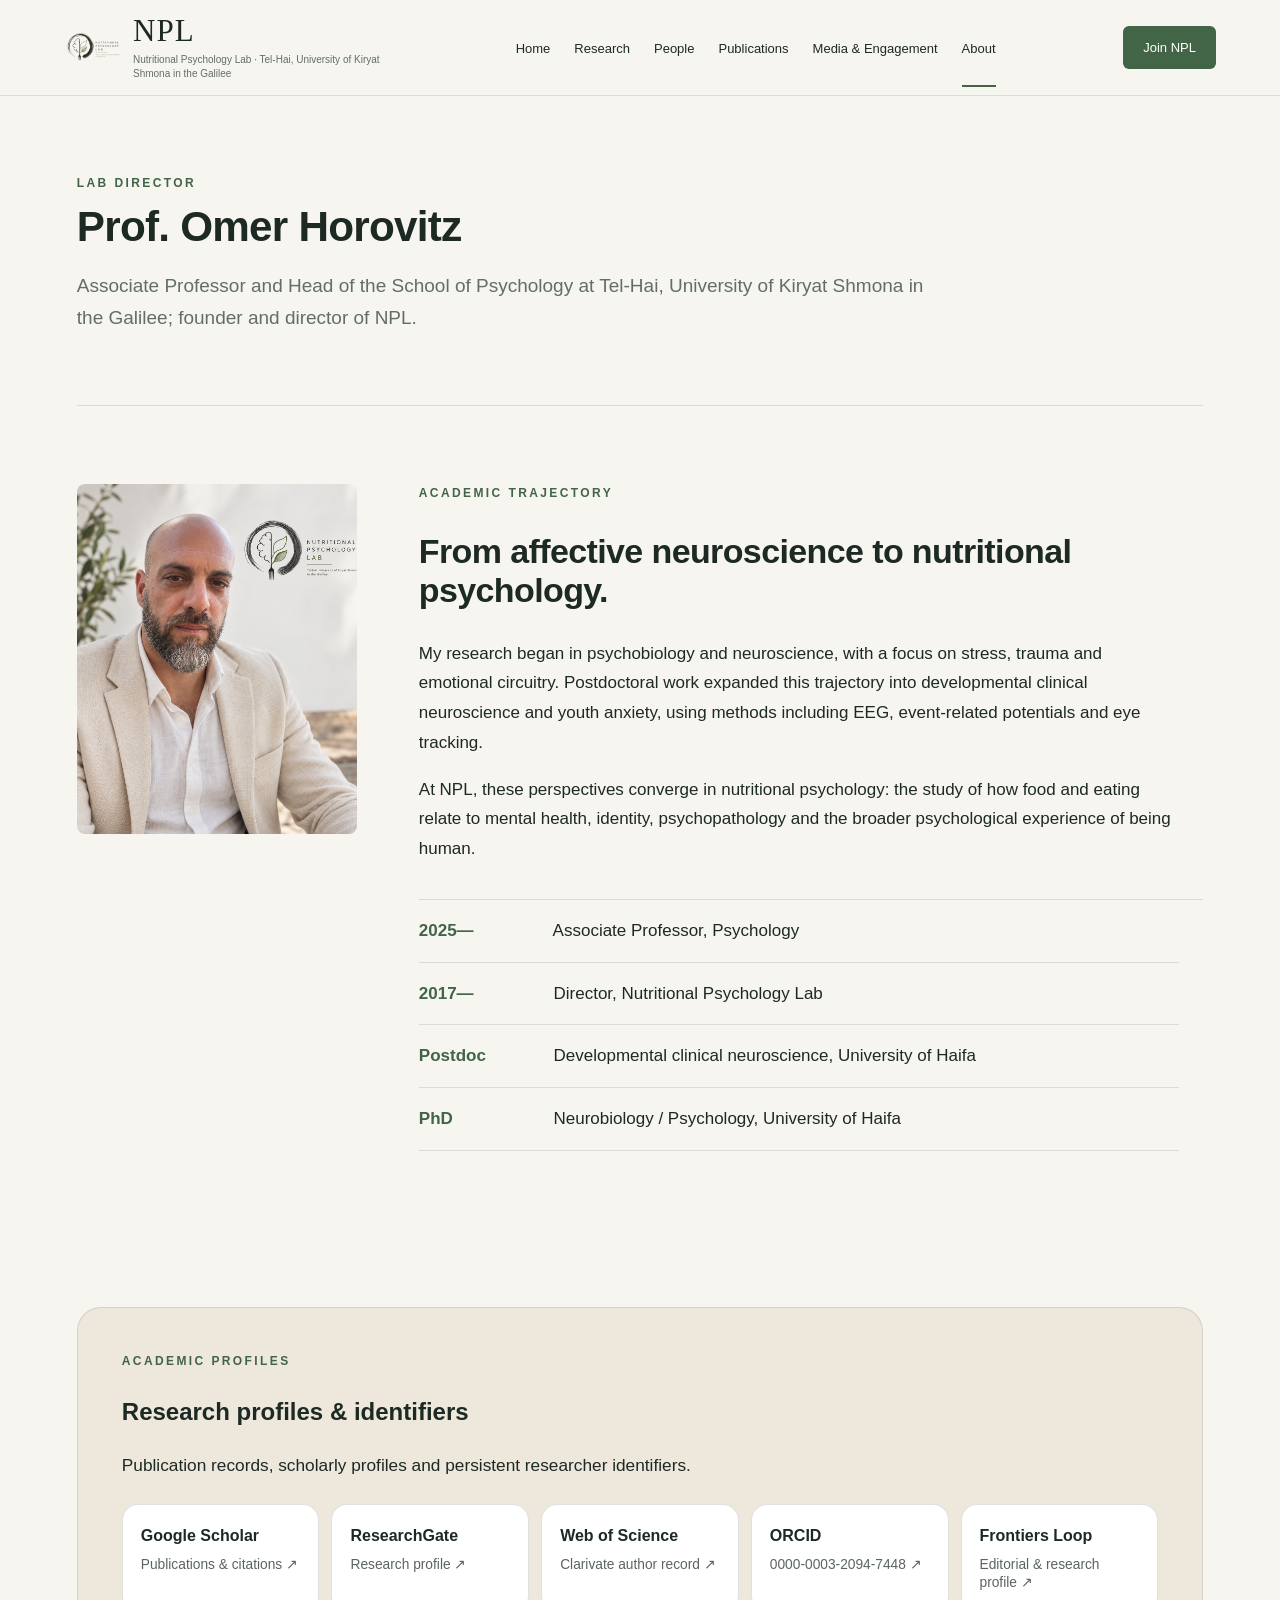
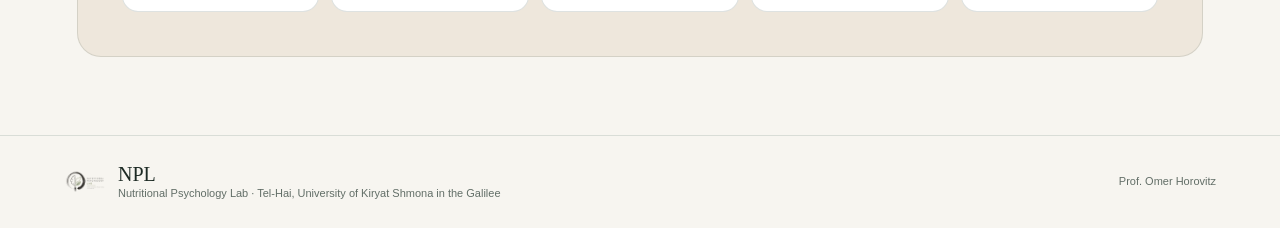
==== about.html @ 7efaaec0 "Add files via upload" ====
<!doctype html><html lang="en"><head><meta charset="utf-8"><meta name="viewport" content="width=device-width,initial-scale=1"><title>Prof. Omer Horovitz | Nutritional Psychology Lab</title><link rel="stylesheet" href="style.css"><meta name="description" content="Prof. Omer Horovitz is Associate Professor and Head of the School of Psychology at Tel-Hai, University of Kiryat Shmona in the Galilee, and founder and director of NPL."><meta name="theme-color" content="#f4f1e9"><link rel="canonical" href="https://oh-nplab.github.io/about.html"><link rel="icon" type="image/png" href="assets/logo.png"><meta property="og:type" content="website"><meta property="og:title" content="Prof. Omer Horovitz | Nutritional Psychology Lab"><meta property="og:description" content="Prof. Omer Horovitz is Associate Professor and Head of the School of Psychology at Tel-Hai, University of Kiryat Shmona in the Galilee, and founder and director of NPL."><meta property="og:url" content="https://oh-nplab.github.io/about.html"><meta property="og:image" content="https://oh-nplab.github.io/assets/logo.png"><meta name="twitter:card" content="summary"></head><body><header><a class="brand" href="index.html"><img src="assets/logo.png" alt="NPL logo"><span><span class="npl">NPL</span><small>Nutritional Psychology Lab · Tel-Hai, University of Kiryat Shmona in the Galilee</small></span></a><nav class="nav"><a href="index.html">Home</a><a href="research.html">Research</a><a href="people.html">People</a><a href="publications.html">Publications</a><a href="media.html">Media & Engagement</a><a class="active" href="about.html">About</a></nav><a class="join-btn" href="contact.html">Join NPL</a></header><main class="wrap"><section class="page-hero"><div class="eyebrow">Lab director</div><h1>Prof. Omer Horovitz</h1><p>Associate Professor and Head of the School of Psychology at Tel-Hai, University of Kiryat Shmona in the Galilee; founder and director of NPL.</p></section><section class="section about-grid"><img src="assets/omer-cream.png" alt="Prof. Omer Horovitz"><div class="about-copy"><div class="eyebrow">Academic trajectory</div><h2>From affective neuroscience to nutritional psychology.</h2><p>My research began in psychobiology and neuroscience, with a focus on stress, trauma and emotional circuitry. Postdoctoral work expanded this trajectory into developmental clinical neuroscience and youth anxiety, using methods including EEG, event-related potentials and eye tracking.</p><p>At NPL, these perspectives converge in nutritional psychology: the study of how food and eating relate to mental health, identity, psychopathology and the broader psychological experience of being human.</p><div class="timeline"><p><b>2025—</b> Associate Professor, Psychology</p><p><b>2017—</b> Director, Nutritional Psychology Lab</p><p><b>Postdoc</b> Developmental clinical neuroscience, University of Haifa</p><p><b>PhD</b> Neurobiology / Psychology, University of Haifa</p></div></div></section><section class="section"><div class="academic-profiles"><div class="eyebrow">Academic profiles</div><h2>Research profiles &amp; identifiers</h2><p>Publication records, scholarly profiles and persistent researcher identifiers.</p><div class="profile-links"><a href="https://scholar.google.com/citations?user=2f2EAAoAAAAJ&hl=en" target="_blank" rel="noopener noreferrer" target="_blank" rel="noopener noreferrer"><strong>Google Scholar</strong><span>Publications &amp; citations ↗</span></a><a href="https://www.researchgate.net/profile/Omer-Horovitz?ev=hdr_xprf" target="_blank" rel="noopener noreferrer" target="_blank" rel="noopener noreferrer"><strong>ResearchGate</strong><span>Research profile ↗</span></a><a href="https://www.webofscience.com/wos/author/record/AFS-1271-2022" target="_blank" rel="noopener noreferrer" target="_blank" rel="noopener noreferrer"><strong>Web of Science</strong><span>Clarivate author record ↗</span></a><a href="https://orcid.org/0000-0003-2094-7448" target="_blank" rel="noopener noreferrer" target="_blank" rel="noopener noreferrer"><strong>ORCID</strong><span>0000-0003-2094-7448 ↗</span></a><a href="https://loop.frontiersin.org/people/201271/overview" target="_blank" rel="noopener noreferrer" target="_blank" rel="noopener noreferrer"><strong>Frontiers Loop</strong><span>Editorial &amp; research profile ↗</span></a></div></div></section></main><footer><img src="assets/logo.png" alt=""><span><b>NPL</b><br>Nutritional Psychology Lab · Tel-Hai, University of Kiryat Shmona in the Galilee</span><span class="right">Prof. Omer Horovitz</span></footer></body></html>
---- style.css ----
:root{--ink:#1d2a24;--muted:#626e67;--paper:#f7f5f0;--white:#fff;--green:#426447;--green2:#e9eee7;--line:#d9ddd7;--cream:#eee7dc;--serif:'Iowan Old Style','Palatino Linotype',Palatino,Georgia,serif;--sans:'Avenir Next',Avenir,'Trebuchet MS',Arial,sans-serif}*{box-sizing:border-box}html{scroll-behavior:smooth}body{margin:0;background:var(--paper);color:var(--ink);font-family:var(--sans);font-size:16px;line-height:1.65}a{color:inherit}header{min-height:86px;display:flex;align-items:center;padding:8px 5vw;background:rgba(247,245,240,.97);border-bottom:1px solid var(--line);position:sticky;top:0;z-index:20}.brand{display:flex;align-items:center;gap:11px;text-decoration:none;min-width:320px}.brand img{width:58px;height:58px;object-fit:contain}.brand .npl{font:31px/1 var(--serif);letter-spacing:.035em}.brand small{display:block;font-size:10px;line-height:1.35;color:var(--muted);margin-top:4px;max-width:255px}.nav{display:flex;gap:24px;margin:auto;align-items:center}.nav a{text-decoration:none;font-size:13px;padding:30px 0 26px;border-bottom:2px solid transparent}.nav a:hover,.nav a.active{border-color:var(--green)}.join-btn{background:var(--green);color:#fff;text-decoration:none;padding:11px 20px;border-radius:6px;font-size:13px}.wrap{width:min(1200px,88vw);margin:auto}.eyebrow{font-size:12px;letter-spacing:.2em;font-weight:700;color:var(--green);text-transform:uppercase}.hero{min-height:570px;display:grid;grid-template-columns:1.02fr .98fr;gap:6vw;align-items:center;padding:64px 0}.hero h1{font:clamp(48px,5.2vw,76px)/1.02 var(--serif);font-weight:500;letter-spacing:-.035em;margin:15px 0 24px}.hero .lede{font-size:18px;line-height:1.7;color:#4f5b55;max-width:650px}.actions{display:flex;gap:12px;margin-top:30px}.button{display:inline-block;background:var(--green);color:#fff;text-decoration:none;padding:12px 19px;border-radius:5px;font-size:13px}.button.outline{background:transparent;color:var(--ink);border:1px solid #9aa69e}.hero-portrait{display:grid;grid-template-columns:minmax(0,355px) 1fr;gap:24px;align-items:center}.hero-portrait img{width:100%;height:410px;object-fit:cover;object-position:42% 40%;display:block;border-radius:8px}.quote{font:italic 23px/1.45 var(--serif);color:#314238}.quote small{display:block;font:11px var(--sans);letter-spacing:.15em;margin-top:22px;text-transform:uppercase}.band{border-top:1px solid var(--line);border-bottom:1px solid var(--line);padding:62px 0;background:#fbfaf7}.section{padding:78px 0}.section-title{display:flex;justify-content:space-between;align-items:end;gap:30px;margin-bottom:30px}.section-title h2,.page-hero h1{font:clamp(40px,4vw,58px)/1.08 var(--serif);font-weight:500;letter-spacing:-.025em;margin:9px 0}.section-title>a{font-size:13px;color:var(--green);text-decoration:none;white-space:nowrap}.section-intro{max-width:680px;color:var(--muted);font-size:15px;margin:6px 0 0}.research-accordion{display:grid;gap:10px}.research-item{background:#fff;border:1px solid var(--line);border-radius:7px;overflow:hidden}.research-item summary{list-style:none;display:grid;grid-template-columns:42px 1fr 25px;gap:15px;align-items:start;padding:24px 26px;cursor:pointer}.research-item summary::-webkit-details-marker{display:none}.research-item summary h3{font:25px/1.18 var(--serif);font-weight:500;margin:0 0 6px}.research-item summary p{margin:0;color:var(--muted);font-size:14px}.research-item summary b{font:26px/1 var(--serif);font-weight:400;color:var(--green);transition:.2s}.research-item[open] summary b{transform:rotate(45deg)}.num{font-size:12px;color:var(--green);padding-top:5px}.research-expand{border-top:1px solid var(--line);padding:25px 26px 28px 83px}.research-expand>p{max-width:900px;margin:0 0 22px;font-size:16px;color:#4f5c55}.related{display:flex;flex-direction:column;gap:8px;max-width:900px}.related strong{font-size:12px;letter-spacing:.14em;text-transform:uppercase;color:var(--green);margin-bottom:3px}.related a{font:14px/1.45 var(--serif);color:#314b37;text-decoration:none}.related a:hover{text-decoration:underline}.research-page .research-item summary{padding:29px 30px}.research-page .research-item summary h3{font-size:29px}.research-page .research-expand{padding:30px 30px 34px 87px}.home-grid{display:grid;grid-template-columns:1.18fr .82fr;gap:58px}.pub-preview{border-top:1px solid var(--line)}.pub{padding:17px 0;border-bottom:1px solid var(--line);font:15px/1.62 var(--serif)}.pub a{color:var(--green);text-decoration:none}.pub a:hover{text-decoration:underline}.pub-preview.compact .pub{font-size:14px;padding:13px 0}.year-chip{display:inline-block;margin:26px 0 2px;background:var(--green2);color:var(--green);padding:5px 10px;border-radius:20px;font-size:11px;font-weight:700;letter-spacing:.1em}.media-mini{background:var(--green2);padding:26px;border-radius:7px;margin-bottom:12px}.media-mini h3{font:27px var(--serif);font-weight:500;margin:5px 0}.media-mini p{font-size:14px;color:#55615a}.media-mini a{font-size:13px;color:var(--green)}.media-photo{padding:0;overflow:hidden}.media-photo img{width:100%;height:235px;object-fit:cover;object-position:center;display:block}.media-photo>div{padding:24px}.join-card{background:var(--cream);padding:30px;border-radius:7px;margin-top:16px}.join-card h3{font:30px var(--serif);font-weight:500;margin:7px 0 12px}.page-hero{padding:78px 0 52px;border-bottom:1px solid var(--line)}.page-hero p{max-width:780px;color:var(--muted);font-size:17px}.people-grid{display:grid;grid-template-columns:repeat(3,1fr);gap:16px}.person-group{background:#fff;border:1px solid var(--line);padding:28px;border-radius:7px}.person-group h2{font:28px var(--serif);font-weight:500}.person-group p{line-height:2}.lab-photo{margin:38px 0 0;max-width:620px}.lab-photo img{width:100%;height:350px;object-fit:cover;display:block;border-radius:7px;filter:saturate(.9) contrast(.98) brightness(1.02)}.lab-photo figcaption{font-size:12px;color:var(--muted);margin-top:8px}.about-grid{display:grid;grid-template-columns:350px 1fr;gap:70px;align-items:start}.about-grid>img{width:100%;height:440px;object-fit:cover;object-position:42% 40%;border-radius:8px}.about-copy h2{font:39px var(--serif);font-weight:500;line-height:1.15}.about-copy p{max-width:760px;font-size:16px}.timeline{border-top:1px solid var(--line);margin-top:35px}.timeline p{border-bottom:1px solid var(--line);padding:16px 0;margin:0}.timeline b{display:inline-block;width:130px;color:var(--green)}.pub-year{font:38px var(--serif);font-weight:500;margin:50px 0 8px}.pub-full{padding:16px 0;border-top:1px solid var(--line);font:16px/1.65 var(--serif);max-width:1020px}.pub-full a{color:var(--green);overflow-wrap:anywhere}.media-grid{display:grid;grid-template-columns:repeat(3,1fr);gap:16px}.media-card{background:#fff;border:1px solid var(--line);padding:30px;min-height:215px;border-radius:7px}.media-card h2{font:29px/1.15 var(--serif);font-weight:500}.media-card a,.media-feature a{color:var(--green);font-size:13px}.media-feature{margin:0 0 28px;background:#fff;border:1px solid var(--line);border-radius:8px;overflow:hidden;display:grid;grid-template-columns:minmax(0,460px) 1fr}.media-feature>img{width:100%;height:310px;object-fit:cover}.media-feature figcaption{padding:34px;display:flex;gap:24px;align-items:flex-start}.media-feature h2{font:34px var(--serif);font-weight:500;margin:6px 0}.source-mark{flex:0 0 58px;width:58px;height:58px;border:1px solid var(--line);border-radius:50%;display:flex;align-items:center;justify-content:center;font:700 20px var(--sans);background:#fff;color:#202620}.source-mark span{font-size:9px;margin-left:1px}.source-mark.ynet{background:#d91f2b;color:#fff;border:0;font:700 30px var(--serif)}.source-mark.book,.source-mark.paper{color:var(--green);background:var(--green2)}.contact-box{max-width:780px;background:#fff;border:1px solid var(--line);padding:38px;border-radius:7px}.contact-box h2{font:37px var(--serif);font-weight:500}.contact-box a{color:var(--green)}footer{border-top:1px solid var(--line);padding:25px 5vw;display:flex;align-items:center;gap:12px;font-size:11px;line-height:1.4;color:var(--muted)}footer img{width:42px;height:42px;object-fit:contain}footer b{font:20px var(--serif);font-weight:500;color:var(--ink)}footer .right{margin-left:auto}@media(max-width:1050px){.nav{gap:15px}.brand{min-width:275px}.brand small{max-width:205px}}@media(max-width:900px){header{height:auto;flex-wrap:wrap}.brand{min-width:0}.nav{order:3;width:100%;overflow:auto;justify-content:flex-start}.nav a{padding:12px 0}.hero,.home-grid,.about-grid{grid-template-columns:1fr}.hero-portrait{max-width:650px}.people-grid,.media-grid{grid-template-columns:1fr}.about-grid>img{max-width:380px}.join-btn{margin-left:auto}.media-feature{grid-template-columns:1fr}.media-feature>img{height:320px}.research-expand,.research-page .research-expand{padding-left:30px}}@media(max-width:580px){.wrap{width:88vw}.hero{padding:50px 0}.hero h1{font-size:46px}.hero-portrait{grid-template-columns:1fr}.hero-portrait img{height:380px}.quote{font-size:21px}.section{padding:55px 0}.page-hero{padding:55px 0 35px}.brand small{display:none}.brand .npl{font-size:26px}.section-title{align-items:flex-start;flex-direction:column;gap:8px}.research-item summary{grid-template-columns:32px 1fr 20px;padding:21px 18px}.research-item summary h3{font-size:23px}.research-expand,.research-page .research-expand{padding:22px 18px}.media-feature figcaption{padding:24px;flex-direction:column}.media-photo img{height:210px}}

/* V5 — warmer, calmer type hierarchy */
:root{--display:var(--sans)}
.hero h1,.section-title h2,.page-hero h1,.research-item summary h3,.media-mini h3,.join-card h3,.person-group h2,.about-copy h2,.pub-year,.media-card h2,.media-feature h2,.contact-box h2{font-family:var(--display);font-style:normal;letter-spacing:-.018em;font-weight:600}
.hero h1{font-size:clamp(44px,4.5vw,64px);line-height:1.08;max-width:760px}
.section-title h2,.page-hero h1{font-size:clamp(36px,3.3vw,50px);line-height:1.12}
.page-hero p{font-size:19px;line-height:1.7;max-width:850px}
.section-intro{font-size:17px;line-height:1.7;max-width:760px}
.hero .lede{font-size:21px;line-height:1.65;max-width:700px}
.research-item summary h3{font-size:23px}.research-page .research-item summary h3{font-size:26px}
.research-item summary p{font-size:15px;line-height:1.6}
.about-copy h2{font-size:34px}.about-copy p{font-size:17px;line-height:1.75}
.person-group h2{font-size:25px}.person-group p{font-size:16px}
.media-card h2{font-size:26px}.media-feature h2{font-size:30px}
.contact-box h2{font-size:34px}
.pub-year{font-size:32px}.pub-full{font-family:var(--sans);font-size:16px;line-height:1.72}
.hero-portrait{grid-template-columns:minmax(0,285px) 1fr;gap:26px;justify-content:end}.hero-portrait img{height:340px}
.about-grid{grid-template-columns:280px 1fr;gap:62px}.about-grid>img{height:350px}
.contact-box{max-width:900px}.contact-box .contact-lab{font-size:24px;line-height:1.35;font-weight:600;margin-bottom:12px}.contact-box .contact-affiliation{font-size:19px;line-height:1.6}.contact-box .contact-email{font-size:22px;font-weight:600;margin-top:22px}
.publications-note{font-size:15px;color:var(--muted);max-width:900px}.pub-section-label{font-size:13px;letter-spacing:.15em;text-transform:uppercase;color:var(--green);font-weight:700;margin-top:52px}
@media(max-width:900px){.hero-portrait{max-width:560px;grid-template-columns:240px 1fr}.about-grid{grid-template-columns:240px 1fr;gap:38px}.about-grid>img{height:310px}}
@media(max-width:580px){.hero h1{font-size:40px}.hero .lede{font-size:19px}.page-hero p{font-size:18px}.hero-portrait{grid-template-columns:1fr}.hero-portrait img{width:260px;height:310px}.about-grid{grid-template-columns:1fr}.about-grid>img{width:240px;height:300px}.contact-box .contact-lab{font-size:22px}.contact-box .contact-affiliation{font-size:18px}.contact-box .contact-email{font-size:20px}}

/* V6 */
.review-paper{font-size:14px;line-height:1.55;color:#314b37}

/* Publication build: academic profiles */
.academic-profiles{background:var(--cream,#f4f1e9);border:1px solid rgba(24,49,43,.12);border-radius:24px;padding:clamp(24px,4vw,44px)}
.academic-profiles>p{font-size:1.08rem;max-width:700px}
.profile-links{display:grid;grid-template-columns:repeat(5,minmax(0,1fr));gap:12px;margin-top:24px}
.profile-links a{display:flex;flex-direction:column;gap:7px;padding:18px;border:1px solid rgba(24,49,43,.14);border-radius:16px;background:#fff;text-decoration:none;color:inherit;transition:transform .18s ease,border-color .18s ease}
.profile-links a:hover,.profile-links a:focus-visible{transform:translateY(-2px);border-color:rgba(24,49,43,.4)}
.profile-links strong{font-size:1rem}.profile-links span{font-size:.86rem;line-height:1.35;opacity:.72}
@media(max-width:900px){.profile-links{grid-template-columns:repeat(2,minmax(0,1fr))}}
@media(max-width:560px){.profile-links{grid-template-columns:1fr}}
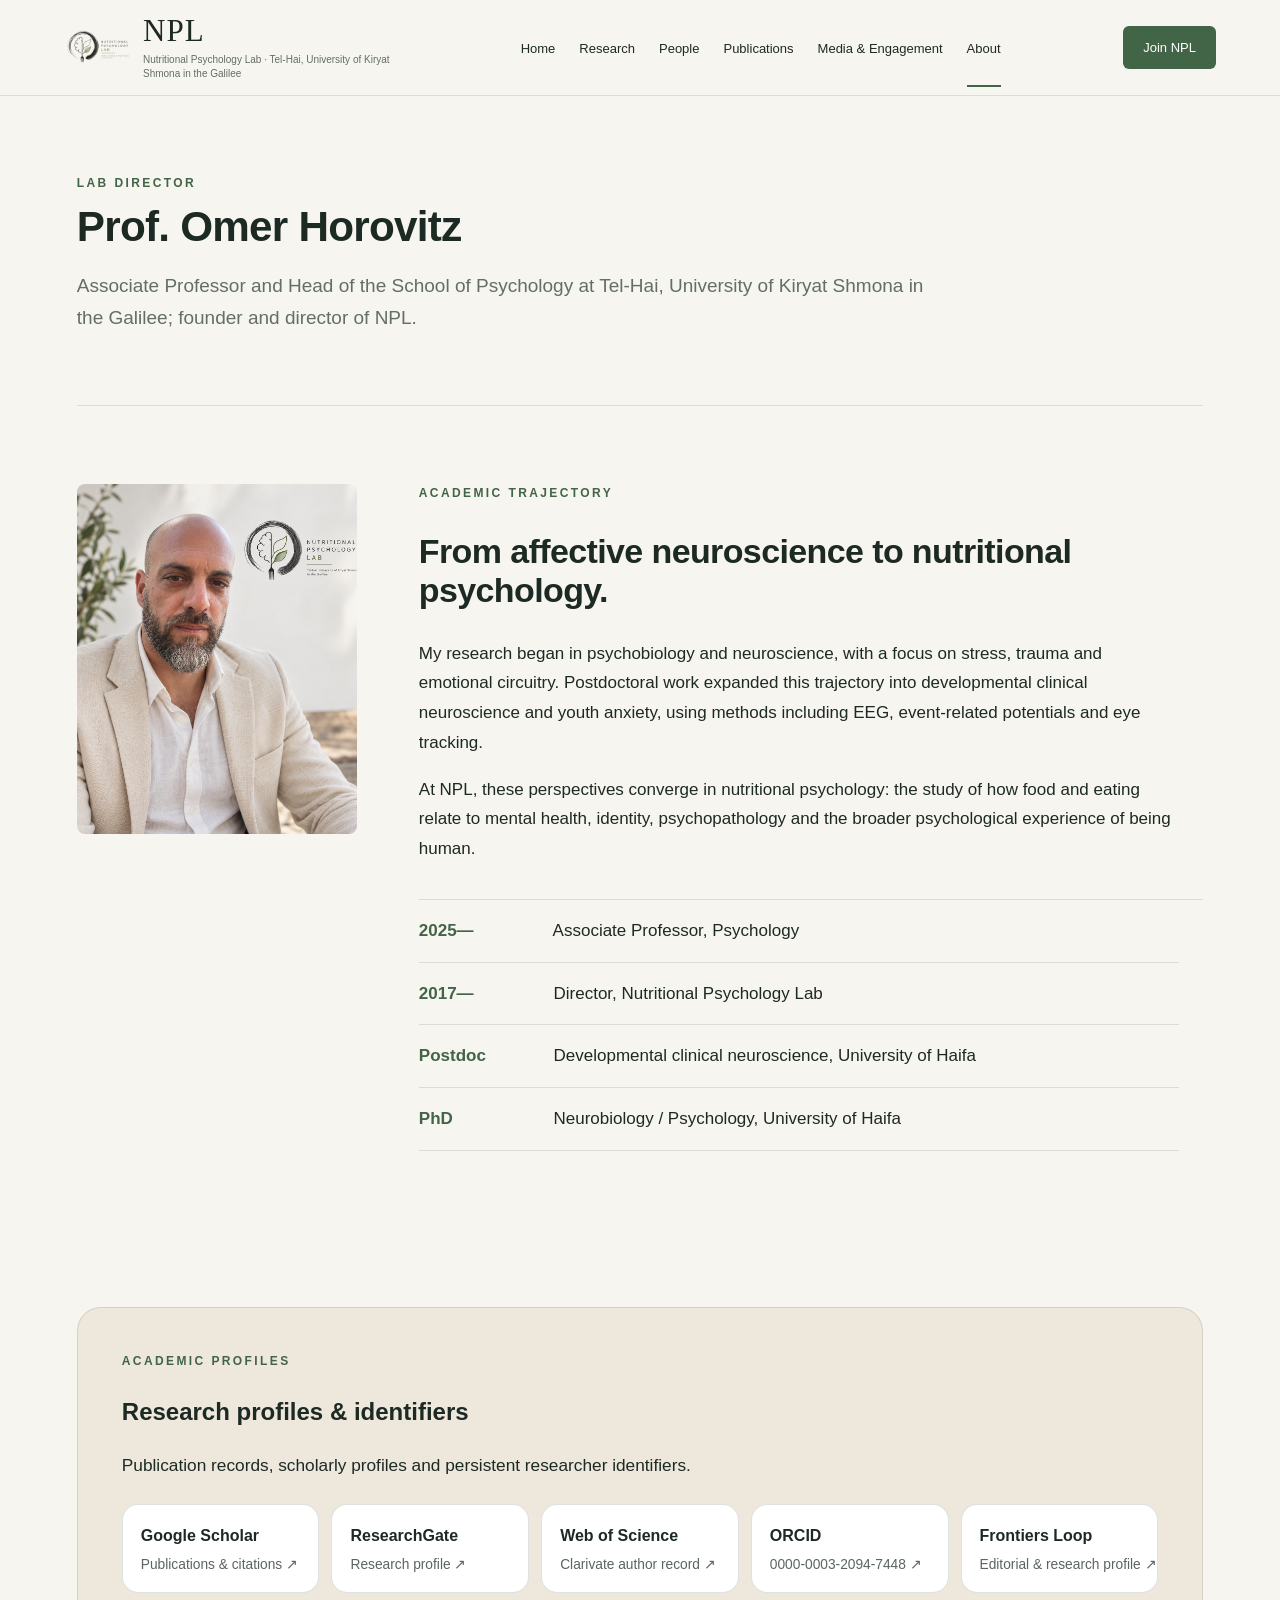
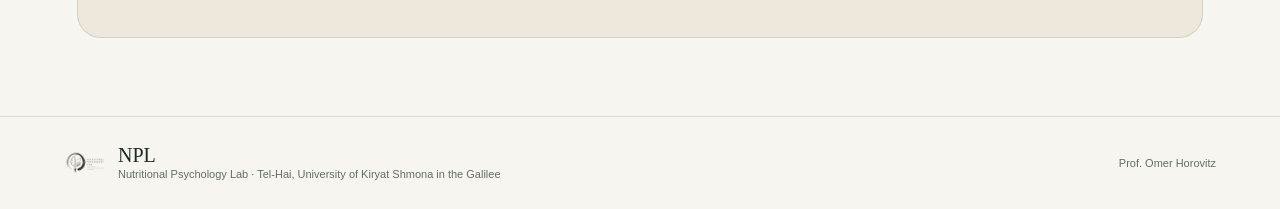
==== commit b3953930: "Add files via upload" ====
--- a/about.html
+++ b/about.html
@@ -1 +1 @@
-<!doctype html><html lang="en"><head><meta charset="utf-8"><meta name="viewport" content="width=device-width,initial-scale=1"><title>Prof. Omer Horovitz | Nutritional Psychology Lab</title><link rel="stylesheet" href="style.css"><meta name="description" content="Prof. Omer Horovitz is Associate Professor and Head of the School of Psychology at Tel-Hai, University of Kiryat Shmona in the Galilee, and founder and director of NPL."><meta name="theme-color" content="#f4f1e9"><link rel="canonical" href="https://oh-nplab.github.io/about.html"><link rel="icon" type="image/png" href="assets/logo.png"><meta property="og:type" content="website"><meta property="og:title" content="Prof. Omer Horovitz | Nutritional Psychology Lab"><meta property="og:description" content="Prof. Omer Horovitz is Associate Professor and Head of the School of Psychology at Tel-Hai, University of Kiryat Shmona in the Galilee, and founder and director of NPL."><meta property="og:url" content="https://oh-nplab.github.io/about.html"><meta property="og:image" content="https://oh-nplab.github.io/assets/logo.png"><meta name="twitter:card" content="summary"></head><body><header><a class="brand" href="index.html"><img src="assets/logo.png" alt="NPL logo"><span><span class="npl">NPL</span><small>Nutritional Psychology Lab · Tel-Hai, University of Kiryat Shmona in the Galilee</small></span></a><nav class="nav"><a href="index.html">Home</a><a href="research.html">Research</a><a href="people.html">People</a><a href="publications.html">Publications</a><a href="media.html">Media & Engagement</a><a class="active" href="about.html">About</a></nav><a class="join-btn" href="contact.html">Join NPL</a></header><main class="wrap"><section class="page-hero"><div class="eyebrow">Lab director</div><h1>Prof. Omer Horovitz</h1><p>Associate Professor and Head of the School of Psychology at Tel-Hai, University of Kiryat Shmona in the Galilee; founder and director of NPL.</p></section><section class="section about-grid"><img src="assets/omer-cream.png" alt="Prof. Omer Horovitz"><div class="about-copy"><div class="eyebrow">Academic trajectory</div><h2>From affective neuroscience to nutritional psychology.</h2><p>My research began in psychobiology and neuroscience, with a focus on stress, trauma and emotional circuitry. Postdoctoral work expanded this trajectory into developmental clinical neuroscience and youth anxiety, using methods including EEG, event-related potentials and eye tracking.</p><p>At NPL, these perspectives converge in nutritional psychology: the study of how food and eating relate to mental health, identity, psychopathology and the broader psychological experience of being human.</p><div class="timeline"><p><b>2025—</b> Associate Professor, Psychology</p><p><b>2017—</b> Director, Nutritional Psychology Lab</p><p><b>Postdoc</b> Developmental clinical neuroscience, University of Haifa</p><p><b>PhD</b> Neurobiology / Psychology, University of Haifa</p></div></div></section><section class="section"><div class="academic-profiles"><div class="eyebrow">Academic profiles</div><h2>Research profiles &amp; identifiers</h2><p>Publication records, scholarly profiles and persistent researcher identifiers.</p><div class="profile-links"><a href="https://scholar.google.com/citations?user=2f2EAAoAAAAJ&hl=en" target="_blank" rel="noopener noreferrer" target="_blank" rel="noopener noreferrer"><strong>Google Scholar</strong><span>Publications &amp; citations ↗</span></a><a href="https://www.researchgate.net/profile/Omer-Horovitz?ev=hdr_xprf" target="_blank" rel="noopener noreferrer" target="_blank" rel="noopener noreferrer"><strong>ResearchGate</strong><span>Research profile ↗</span></a><a href="https://www.webofscience.com/wos/author/record/AFS-1271-2022" target="_blank" rel="noopener noreferrer" target="_blank" rel="noopener noreferrer"><strong>Web of Science</strong><span>Clarivate author record ↗</span></a><a href="https://orcid.org/0000-0003-2094-7448" target="_blank" rel="noopener noreferrer" target="_blank" rel="noopener noreferrer"><strong>ORCID</strong><span>0000-0003-2094-7448 ↗</span></a><a href="https://loop.frontiersin.org/people/201271/overview" target="_blank" rel="noopener noreferrer" target="_blank" rel="noopener noreferrer"><strong>Frontiers Loop</strong><span>Editorial &amp; research profile ↗</span></a></div></div></section></main><footer><img src="assets/logo.png" alt=""><span><b>NPL</b><br>Nutritional Psychology Lab · Tel-Hai, University of Kiryat Shmona in the Galilee</span><span class="right">Prof. Omer Horovitz</span></footer></body></html>
+<!doctype html><html lang="en"><head><meta charset="utf-8"><meta name="viewport" content="width=device-width,initial-scale=1"><title>Prof. Omer Horovitz | Nutritional Psychology Lab</title><link rel="stylesheet" href="style.css"><meta name="description" content="Prof. Omer Horovitz is Associate Professor and Head of the School of Psychology at Tel-Hai, University of Kiryat Shmona in the Galilee, and founder and director of NPL."><meta name="theme-color" content="#f4f1e9"><link rel="canonical" href="https://oh-nplab.github.io/about.html"><link rel="icon" type="image/png" href="assets/logo.png"><meta property="og:type" content="website"><meta property="og:title" content="Prof. Omer Horovitz | Nutritional Psychology Lab"><meta property="og:description" content="Prof. Omer Horovitz is Associate Professor and Head of the School of Psychology at Tel-Hai, University of Kiryat Shmona in the Galilee, and founder and director of NPL."><meta property="og:url" content="https://oh-nplab.github.io/about.html"><meta property="og:image" content="https://oh-nplab.github.io/assets/logo.png"><meta name="twitter:card" content="summary"></head><body><header><a class="brand" href="index.html"><img src="assets/logo.png" alt="NPL logo"><span><span class="npl">NPL</span><small>Nutritional Psychology Lab · Tel-Hai, University of Kiryat Shmona in the Galilee</small></span></a><nav class="nav"><a href="index.html">Home</a><a href="research.html">Research</a><a href="people.html">People</a><a href="publications.html">Publications</a><a href="media.html">Media & Engagement</a><a class="active" href="about.html">About</a></nav><a class="join-btn" href="contact.html">Join NPL</a></header><main class="wrap"><section class="page-hero"><div class="eyebrow">Lab director</div><h1>Prof. Omer Horovitz</h1><p>Associate Professor and Head of the School of Psychology at Tel-Hai, University of Kiryat Shmona in the Galilee; founder and director of NPL.</p></section><section class="section about-grid"><img src="assets/omer-cream.png" alt="Prof. Omer Horovitz"><div class="about-copy"><div class="eyebrow">Academic trajectory</div><h2>From affective neuroscience to nutritional psychology.</h2><p>My research began in psychobiology and neuroscience, with a focus on stress, trauma and emotional circuitry. Postdoctoral work expanded this trajectory into developmental clinical neuroscience and youth anxiety, using methods including EEG, event-related potentials and eye tracking.</p><p>At NPL, these perspectives converge in nutritional psychology: the study of how food and eating relate to mental health, identity, psychopathology and the broader psychological experience of being human.</p><div class="timeline"><p><b>2025—</b> Associate Professor, Psychology</p><p><b>2017—</b> Director, Nutritional Psychology Lab</p><p><b>Postdoc</b> Developmental clinical neuroscience, University of Haifa</p><p><b>PhD</b> Neurobiology / Psychology, University of Haifa</p></div></div></section><section class="section"><div class="academic-profiles"><div class="eyebrow">Academic profiles</div><h2>Research profiles &amp; identifiers</h2><p>Publication records, scholarly profiles and persistent researcher identifiers.</p><div class="profile-links"><a href="https://scholar.google.com/citations?user=2f2EAAoAAAAJ&hl=en" target="_blank" rel="noopener noreferrer"><strong>Google Scholar</strong><span>Publications &amp; citations ↗</span></a><a href="https://www.researchgate.net/profile/Omer-Horovitz?ev=hdr_xprf" target="_blank" rel="noopener noreferrer"><strong>ResearchGate</strong><span>Research profile ↗</span></a><a href="https://www.webofscience.com/wos/author/record/AFS-1271-2022" target="_blank" rel="noopener noreferrer"><strong>Web of Science</strong><span>Clarivate author record ↗</span></a><a href="https://orcid.org/0000-0003-2094-7448" target="_blank" rel="noopener noreferrer"><strong>ORCID</strong><span>0000-0003-2094-7448 ↗</span></a><a href="https://loop.frontiersin.org/people/201271/overview" target="_blank" rel="noopener noreferrer"><strong>Frontiers Loop</strong><span>Editorial &amp; research profile ↗</span></a></div></div></section></main><footer><img src="assets/logo.png" alt=""><span><b>NPL</b><br>Nutritional Psychology Lab · Tel-Hai, University of Kiryat Shmona in the Galilee</span><span class="right">Prof. Omer Horovitz</span></footer></body></html>
--- a/style.css
+++ b/style.css
@@ -34,3 +34,8 @@
 .profile-links strong{font-size:1rem}.profile-links span{font-size:.86rem;line-height:1.35;opacity:.72}
 @media(max-width:900px){.profile-links{grid-template-columns:repeat(2,minmax(0,1fr))}}
 @media(max-width:560px){.profile-links{grid-template-columns:1fr}}
+
+/* Production patch 1 */
+@media(min-width:901px){.brand img{width:68px;height:68px}}
+.profile-links span{white-space:nowrap}
+@media(max-width:1200px) and (min-width:901px){.profile-links{grid-template-columns:repeat(3,minmax(0,1fr))}}
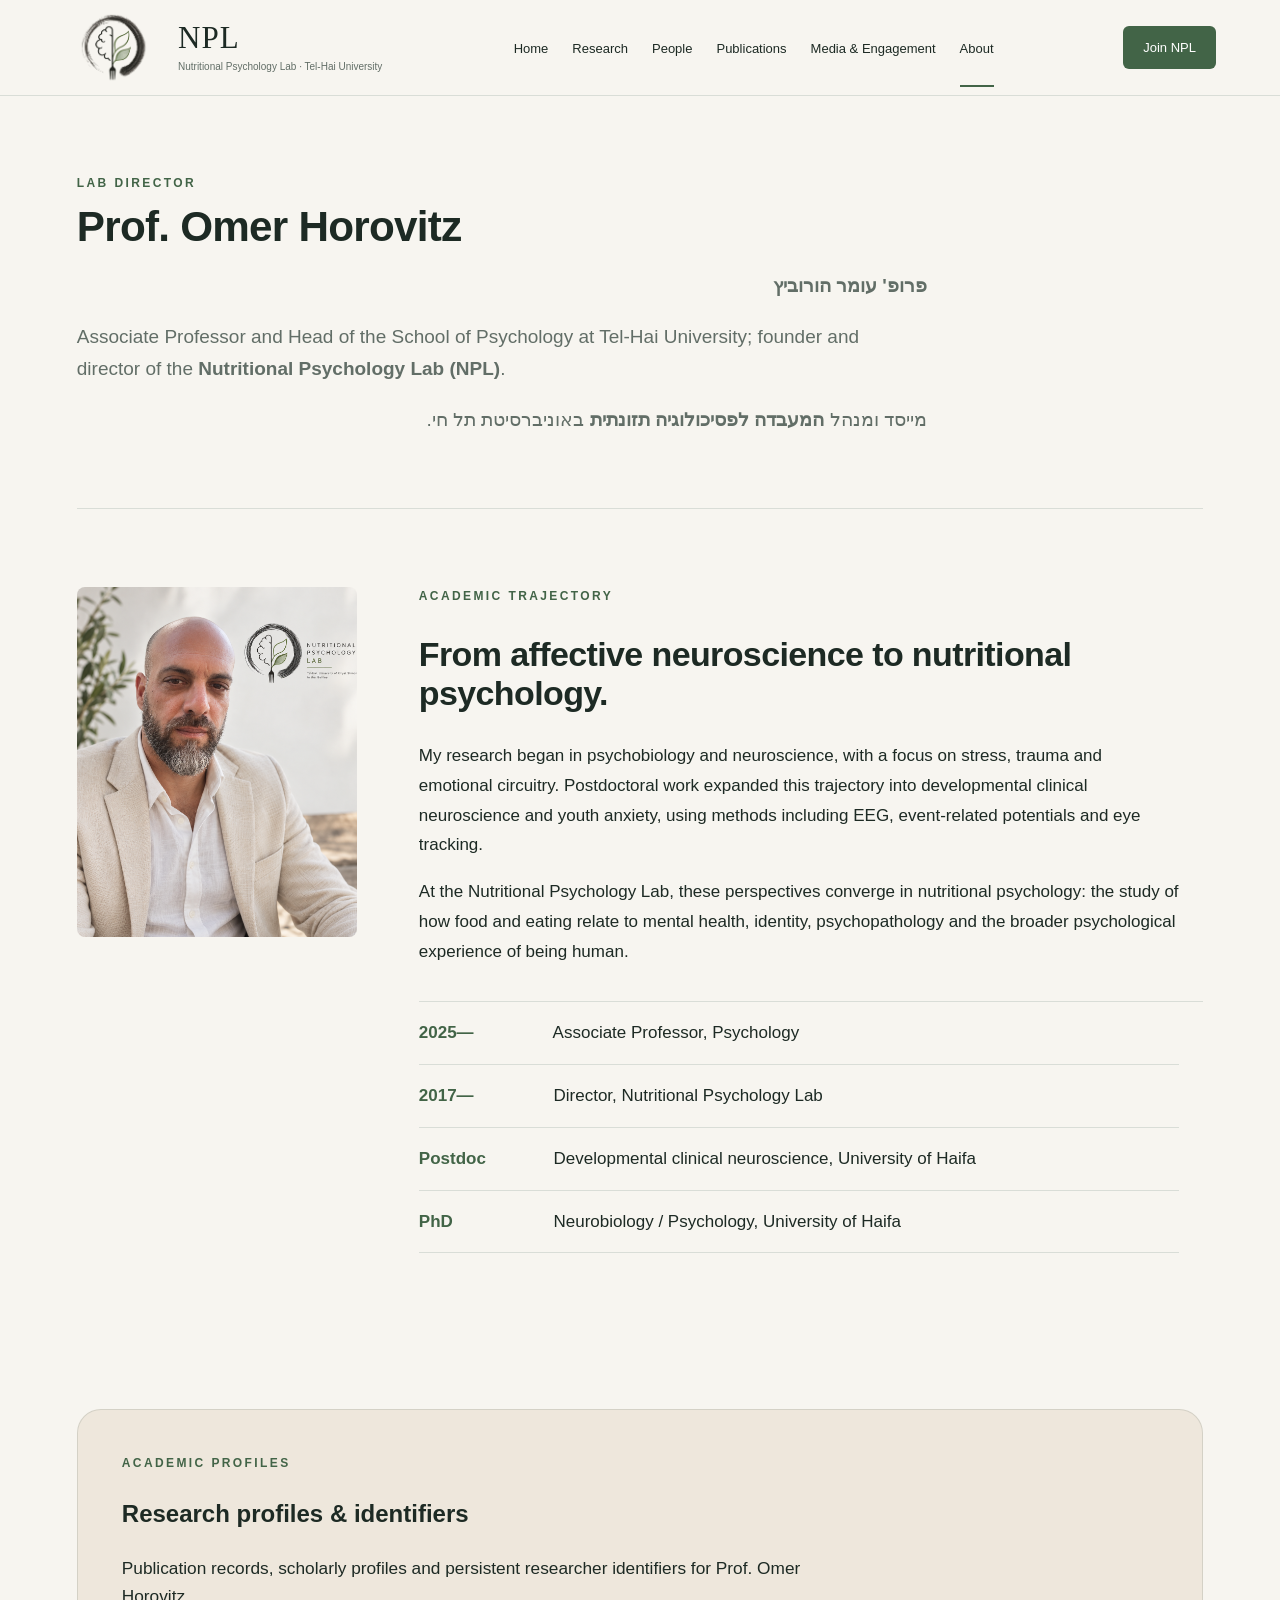
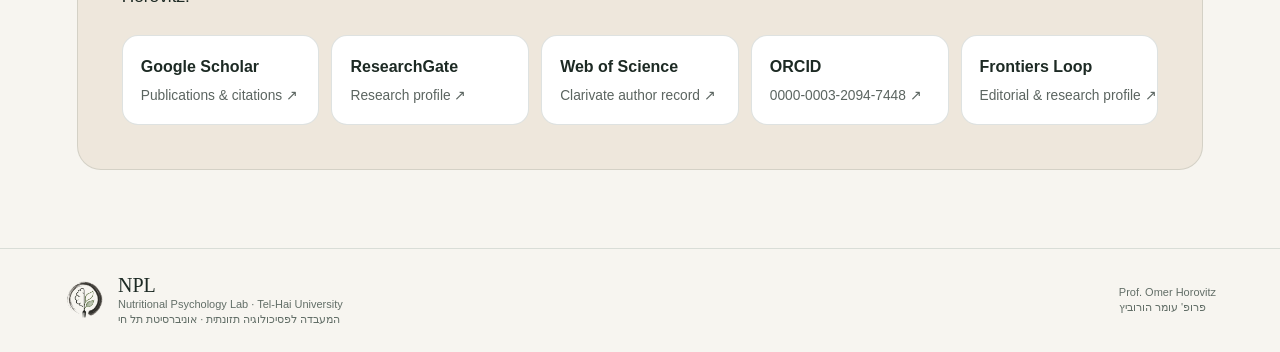
==== commit 017191e7: "Update about.html" ====
--- a/about.html
+++ b/about.html
@@ -1 +1,437 @@
-<!doctype html><html lang="en"><head><meta charset="utf-8"><meta name="viewport" content="width=device-width,initial-scale=1"><title>Prof. Omer Horovitz | Nutritional Psychology Lab</title><link rel="stylesheet" href="style.css"><meta name="description" content="Prof. Omer Horovitz is Associate Professor and Head of the School of Psychology at Tel-Hai, University of Kiryat Shmona in the Galilee, and founder and director of NPL."><meta name="theme-color" content="#f4f1e9"><link rel="canonical" href="https://oh-nplab.github.io/about.html"><link rel="icon" type="image/png" href="assets/logo.png"><meta property="og:type" content="website"><meta property="og:title" content="Prof. Omer Horovitz | Nutritional Psychology Lab"><meta property="og:description" content="Prof. Omer Horovitz is Associate Professor and Head of the School of Psychology at Tel-Hai, University of Kiryat Shmona in the Galilee, and founder and director of NPL."><meta property="og:url" content="https://oh-nplab.github.io/about.html"><meta property="og:image" content="https://oh-nplab.github.io/assets/logo.png"><meta name="twitter:card" content="summary"></head><body><header><a class="brand" href="index.html"><img src="assets/logo.png" alt="NPL logo"><span><span class="npl">NPL</span><small>Nutritional Psychology Lab · Tel-Hai, University of Kiryat Shmona in the Galilee</small></span></a><nav class="nav"><a href="index.html">Home</a><a href="research.html">Research</a><a href="people.html">People</a><a href="publications.html">Publications</a><a href="media.html">Media & Engagement</a><a class="active" href="about.html">About</a></nav><a class="join-btn" href="contact.html">Join NPL</a></header><main class="wrap"><section class="page-hero"><div class="eyebrow">Lab director</div><h1>Prof. Omer Horovitz</h1><p>Associate Professor and Head of the School of Psychology at Tel-Hai, University of Kiryat Shmona in the Galilee; founder and director of NPL.</p></section><section class="section about-grid"><img src="assets/omer-cream.png" alt="Prof. Omer Horovitz"><div class="about-copy"><div class="eyebrow">Academic trajectory</div><h2>From affective neuroscience to nutritional psychology.</h2><p>My research began in psychobiology and neuroscience, with a focus on stress, trauma and emotional circuitry. Postdoctoral work expanded this trajectory into developmental clinical neuroscience and youth anxiety, using methods including EEG, event-related potentials and eye tracking.</p><p>At NPL, these perspectives converge in nutritional psychology: the study of how food and eating relate to mental health, identity, psychopathology and the broader psychological experience of being human.</p><div class="timeline"><p><b>2025—</b> Associate Professor, Psychology</p><p><b>2017—</b> Director, Nutritional Psychology Lab</p><p><b>Postdoc</b> Developmental clinical neuroscience, University of Haifa</p><p><b>PhD</b> Neurobiology / Psychology, University of Haifa</p></div></div></section><section class="section"><div class="academic-profiles"><div class="eyebrow">Academic profiles</div><h2>Research profiles &amp; identifiers</h2><p>Publication records, scholarly profiles and persistent researcher identifiers.</p><div class="profile-links"><a href="https://scholar.google.com/citations?user=2f2EAAoAAAAJ&hl=en" target="_blank" rel="noopener noreferrer"><strong>Google Scholar</strong><span>Publications &amp; citations ↗</span></a><a href="https://www.researchgate.net/profile/Omer-Horovitz?ev=hdr_xprf" target="_blank" rel="noopener noreferrer"><strong>ResearchGate</strong><span>Research profile ↗</span></a><a href="https://www.webofscience.com/wos/author/record/AFS-1271-2022" target="_blank" rel="noopener noreferrer"><strong>Web of Science</strong><span>Clarivate author record ↗</span></a><a href="https://orcid.org/0000-0003-2094-7448" target="_blank" rel="noopener noreferrer"><strong>ORCID</strong><span>0000-0003-2094-7448 ↗</span></a><a href="https://loop.frontiersin.org/people/201271/overview" target="_blank" rel="noopener noreferrer"><strong>Frontiers Loop</strong><span>Editorial &amp; research profile ↗</span></a></div></div></section></main><footer><img src="assets/logo.png" alt=""><span><b>NPL</b><br>Nutritional Psychology Lab · Tel-Hai, University of Kiryat Shmona in the Galilee</span><span class="right">Prof. Omer Horovitz</span></footer></body></html>
+<!doctype html>
+<html lang="en">
+
+<head>
+  <meta charset="utf-8">
+  <meta name="viewport" content="width=device-width,initial-scale=1">
+
+  <title>Prof. Omer Horovitz (עומר הורוביץ) | Nutritional Psychology Lab</title>
+
+  <meta name="description"
+        content="Prof. Omer Horovitz (עומר הורוביץ) is Associate Professor and Head of the School of Psychology at Tel-Hai University (אוניברסיטת תל חי), and founder and director of the Nutritional Psychology Lab (NPL; המעבדה לפסיכולוגיה תזונתית).">
+
+  <link rel="canonical" href="https://oh-nplab.github.io/about.html">
+
+  <link rel="stylesheet" href="style.css">
+  <link rel="icon" type="image/png" href="assets/logo.png">
+  <meta name="theme-color" content="#f4f1e9">
+
+  <!-- Open Graph -->
+  <meta property="og:type" content="profile">
+
+  <meta property="og:title"
+        content="Prof. Omer Horovitz | Nutritional Psychology Lab">
+
+  <meta property="og:description"
+        content="Prof. Omer Horovitz (עומר הורוביץ), founder and director of the Nutritional Psychology Lab at Tel-Hai University.">
+
+  <meta property="og:url"
+        content="https://oh-nplab.github.io/about.html">
+
+  <meta property="og:image"
+        content="https://oh-nplab.github.io/assets/omer-cream.png">
+
+  <!-- Twitter / social sharing -->
+  <meta name="twitter:card" content="summary">
+
+  <meta name="twitter:title"
+        content="Prof. Omer Horovitz | Nutritional Psychology Lab">
+
+  <meta name="twitter:description"
+        content="Prof. Omer Horovitz (עומר הורוביץ), founder and director of the Nutritional Psychology Lab at Tel-Hai University.">
+
+
+  <!-- Structured data -->
+  <script type="application/ld+json">
+  {
+    "@context": "https://schema.org",
+    "@graph": [
+      {
+        "@type": "Person",
+        "@id": "https://oh-nplab.github.io/#omer-horovitz",
+
+        "name": "Prof. Omer Horovitz",
+
+        "alternateName": [
+          "Omer Horovitz",
+          "עומר הורוביץ",
+          "פרופ' עומר הורוביץ"
+        ],
+
+        "url": "https://oh-nplab.github.io/about.html",
+
+        "image": "https://oh-nplab.github.io/assets/omer-cream.png",
+
+        "jobTitle": [
+          "Associate Professor",
+          "Head of the School of Psychology",
+          "Director of the Nutritional Psychology Lab"
+        ],
+
+        "description": "Prof. Omer Horovitz is an Associate Professor, Head of the School of Psychology, and founder and director of the Nutritional Psychology Lab. His research spans nutritional psychology, mental health, eating behavior, orthorexia, identity, interoception and affective neuroscience.",
+
+        "worksFor": {
+          "@id": "https://oh-nplab.github.io/#organization"
+        },
+
+        "affiliation": {
+          "@type": "CollegeOrUniversity",
+          "name": "Tel-Hai University",
+          "alternateName": "אוניברסיטת תל חי"
+        },
+
+        "knowsAbout": [
+          "Nutritional Psychology",
+          "Mental Health",
+          "Orthorexia Nervosa",
+          "Theory of Food",
+          "Eating Disorders",
+          "Identity",
+          "Interoception",
+          "Affective Neuroscience",
+          "Psychobiology",
+          "Neuroscience"
+        ],
+
+        "sameAs": [
+          "https://scholar.google.com/citations?user=2f2EAAoAAAAJ&hl=en",
+          "https://www.researchgate.net/profile/Omer-Horovitz?ev=hdr_xprf",
+          "https://www.webofscience.com/wos/author/record/AFS-1271-2022",
+          "https://orcid.org/0000-0003-2094-7448",
+          "https://loop.frontiersin.org/people/201271/overview"
+        ]
+      },
+
+      {
+        "@type": "ResearchOrganization",
+        "@id": "https://oh-nplab.github.io/#organization",
+
+        "name": "Nutritional Psychology Lab",
+
+        "alternateName": [
+          "NPL",
+          "המעבדה לפסיכולוגיה תזונתית"
+        ],
+
+        "url": "https://oh-nplab.github.io/",
+
+        "logo": "https://oh-nplab.github.io/assets/logo.png",
+
+        "founder": {
+          "@id": "https://oh-nplab.github.io/#omer-horovitz"
+        },
+
+        "parentOrganization": {
+          "@type": "CollegeOrUniversity",
+          "name": "Tel-Hai University",
+          "alternateName": "אוניברסיטת תל חי"
+        }
+      },
+
+      {
+        "@type": "ProfilePage",
+        "@id": "https://oh-nplab.github.io/about.html#profile",
+
+        "url": "https://oh-nplab.github.io/about.html",
+
+        "name": "Prof. Omer Horovitz",
+
+        "mainEntity": {
+          "@id": "https://oh-nplab.github.io/#omer-horovitz"
+        }
+      }
+    ]
+  }
+  </script>
+
+</head>
+
+
+<body>
+
+<header>
+
+  <a class="brand" href="index.html">
+
+    <img src="assets/logo.png"
+         alt="Nutritional Psychology Lab logo">
+
+    <span>
+
+      <span class="npl">NPL</span>
+
+      <small>
+        Nutritional Psychology Lab · Tel-Hai University
+      </small>
+
+    </span>
+
+  </a>
+
+
+  <nav class="nav">
+
+    <a href="index.html">Home</a>
+
+    <a href="research.html">Research</a>
+
+    <a href="people.html">People</a>
+
+    <a href="publications.html">Publications</a>
+
+    <a href="media.html">Media & Engagement</a>
+
+    <a class="active" href="about.html">About</a>
+
+  </nav>
+
+
+  <a class="join-btn" href="contact.html">
+    Join NPL
+  </a>
+
+</header>
+
+
+
+<main class="wrap">
+
+
+<section class="page-hero">
+
+  <div class="eyebrow">
+    Lab director
+  </div>
+
+  <h1>
+    Prof. Omer Horovitz
+  </h1>
+
+  <p lang="he" dir="rtl">
+    <strong>פרופ' עומר הורוביץ</strong>
+  </p>
+
+  <p>
+    Associate Professor and Head of the School of Psychology at
+    Tel-Hai University; founder and director of the
+    <strong>Nutritional Psychology Lab (NPL)</strong>.
+  </p>
+
+  <p lang="he" dir="rtl">
+    מייסד ומנהל
+    <strong>המעבדה לפסיכולוגיה תזונתית</strong>
+    באוניברסיטת תל חי.
+  </p>
+
+</section>
+
+
+
+<section class="section about-grid">
+
+  <img src="assets/omer-cream.png"
+       alt="Prof. Omer Horovitz, founder and director of the Nutritional Psychology Lab">
+
+  <div class="about-copy">
+
+    <div class="eyebrow">
+      Academic trajectory
+    </div>
+
+    <h2>
+      From affective neuroscience to nutritional psychology.
+    </h2>
+
+    <p>
+      My research began in psychobiology and neuroscience,
+      with a focus on stress, trauma and emotional circuitry.
+      Postdoctoral work expanded this trajectory into developmental
+      clinical neuroscience and youth anxiety, using methods including
+      EEG, event-related potentials and eye tracking.
+    </p>
+
+    <p>
+      At the Nutritional Psychology Lab, these perspectives converge
+      in nutritional psychology: the study of how food and eating
+      relate to mental health, identity, psychopathology and the
+      broader psychological experience of being human.
+    </p>
+
+
+    <div class="timeline">
+
+      <p>
+        <b>2025—</b>
+        Associate Professor, Psychology
+      </p>
+
+      <p>
+        <b>2017—</b>
+        Director, Nutritional Psychology Lab
+      </p>
+
+      <p>
+        <b>Postdoc</b>
+        Developmental clinical neuroscience,
+        University of Haifa
+      </p>
+
+      <p>
+        <b>PhD</b>
+        Neurobiology / Psychology,
+        University of Haifa
+      </p>
+
+    </div>
+
+  </div>
+
+</section>
+
+
+
+<section class="section">
+
+  <div class="academic-profiles">
+
+    <div class="eyebrow">
+      Academic profiles
+    </div>
+
+    <h2>
+      Research profiles & identifiers
+    </h2>
+
+    <p>
+      Publication records, scholarly profiles and persistent
+      researcher identifiers for Prof. Omer Horovitz.
+    </p>
+
+
+    <div class="profile-links">
+
+
+      <a href="https://scholar.google.com/citations?user=2f2EAAoAAAAJ&hl=en"
+         target="_blank"
+         rel="noopener noreferrer">
+
+        <strong>
+          Google Scholar
+        </strong>
+
+        <span>
+          Publications & citations ↗
+        </span>
+
+      </a>
+
+
+      <a href="https://www.researchgate.net/profile/Omer-Horovitz?ev=hdr_xprf"
+         target="_blank"
+         rel="noopener noreferrer">
+
+        <strong>
+          ResearchGate
+        </strong>
+
+        <span>
+          Research profile ↗
+        </span>
+
+      </a>
+
+
+      <a href="https://www.webofscience.com/wos/author/record/AFS-1271-2022"
+         target="_blank"
+         rel="noopener noreferrer">
+
+        <strong>
+          Web of Science
+        </strong>
+
+        <span>
+          Clarivate author record ↗
+        </span>
+
+      </a>
+
+
+      <a href="https://orcid.org/0000-0003-2094-7448"
+         target="_blank"
+         rel="noopener noreferrer">
+
+        <strong>
+          ORCID
+        </strong>
+
+        <span>
+          0000-0003-2094-7448 ↗
+        </span>
+
+      </a>
+
+
+      <a href="https://loop.frontiersin.org/people/201271/overview"
+         target="_blank"
+         rel="noopener noreferrer">
+
+        <strong>
+          Frontiers Loop
+        </strong>
+
+        <span>
+          Editorial & research profile ↗
+        </span>
+
+      </a>
+
+
+    </div>
+
+  </div>
+
+</section>
+
+
+</main>
+
+
+
+<footer>
+
+  <img src="assets/logo.png"
+       alt="Nutritional Psychology Lab logo">
+
+  <span>
+
+    <b>NPL</b><br>
+
+    Nutritional Psychology Lab · Tel-Hai University
+
+    <br>
+
+    <span lang="he" dir="rtl">
+      המעבדה לפסיכולוגיה תזונתית · אוניברסיטת תל חי
+    </span>
+
+  </span>
+
+
+  <span class="right">
+
+    Prof. Omer Horovitz
+
+    <br>
+
+    <span lang="he" dir="rtl">
+      פרופ' עומר הורוביץ
+    </span>
+
+  </span>
+
+</footer>
+
+
+</body>
+
+</html>
--- a/style.css
+++ b/style.css
@@ -39,3 +39,13 @@
 @media(min-width:901px){.brand img{width:68px;height:68px}}
 .profile-links span{white-space:nowrap}
 @media(max-width:1200px) and (min-width:901px){.profile-links{grid-template-columns:repeat(3,minmax(0,1fr))}}
+/* Header logo enlargement */
+@media(min-width:901px){
+  .brand img{
+    width:100px;
+    height:76px;
+  }
+  .brand{
+    gap:14px;
+  }
+}
